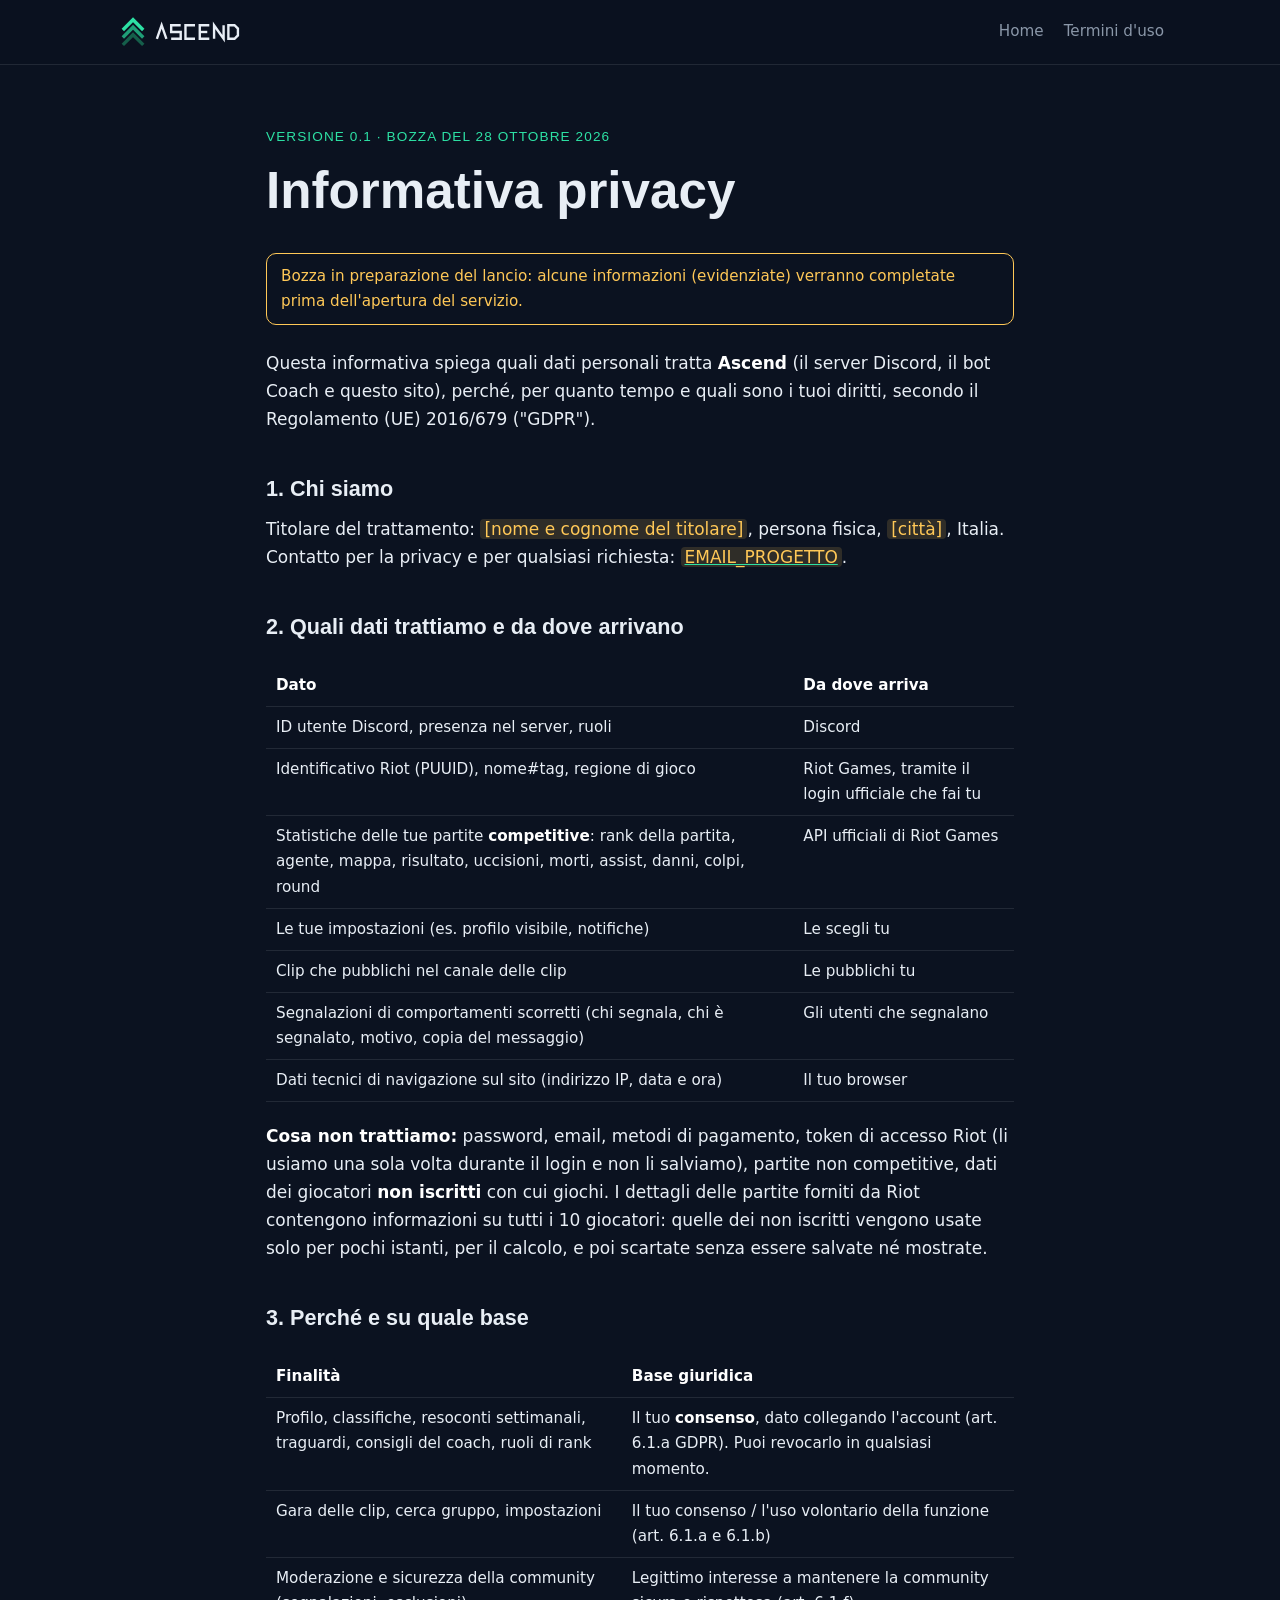
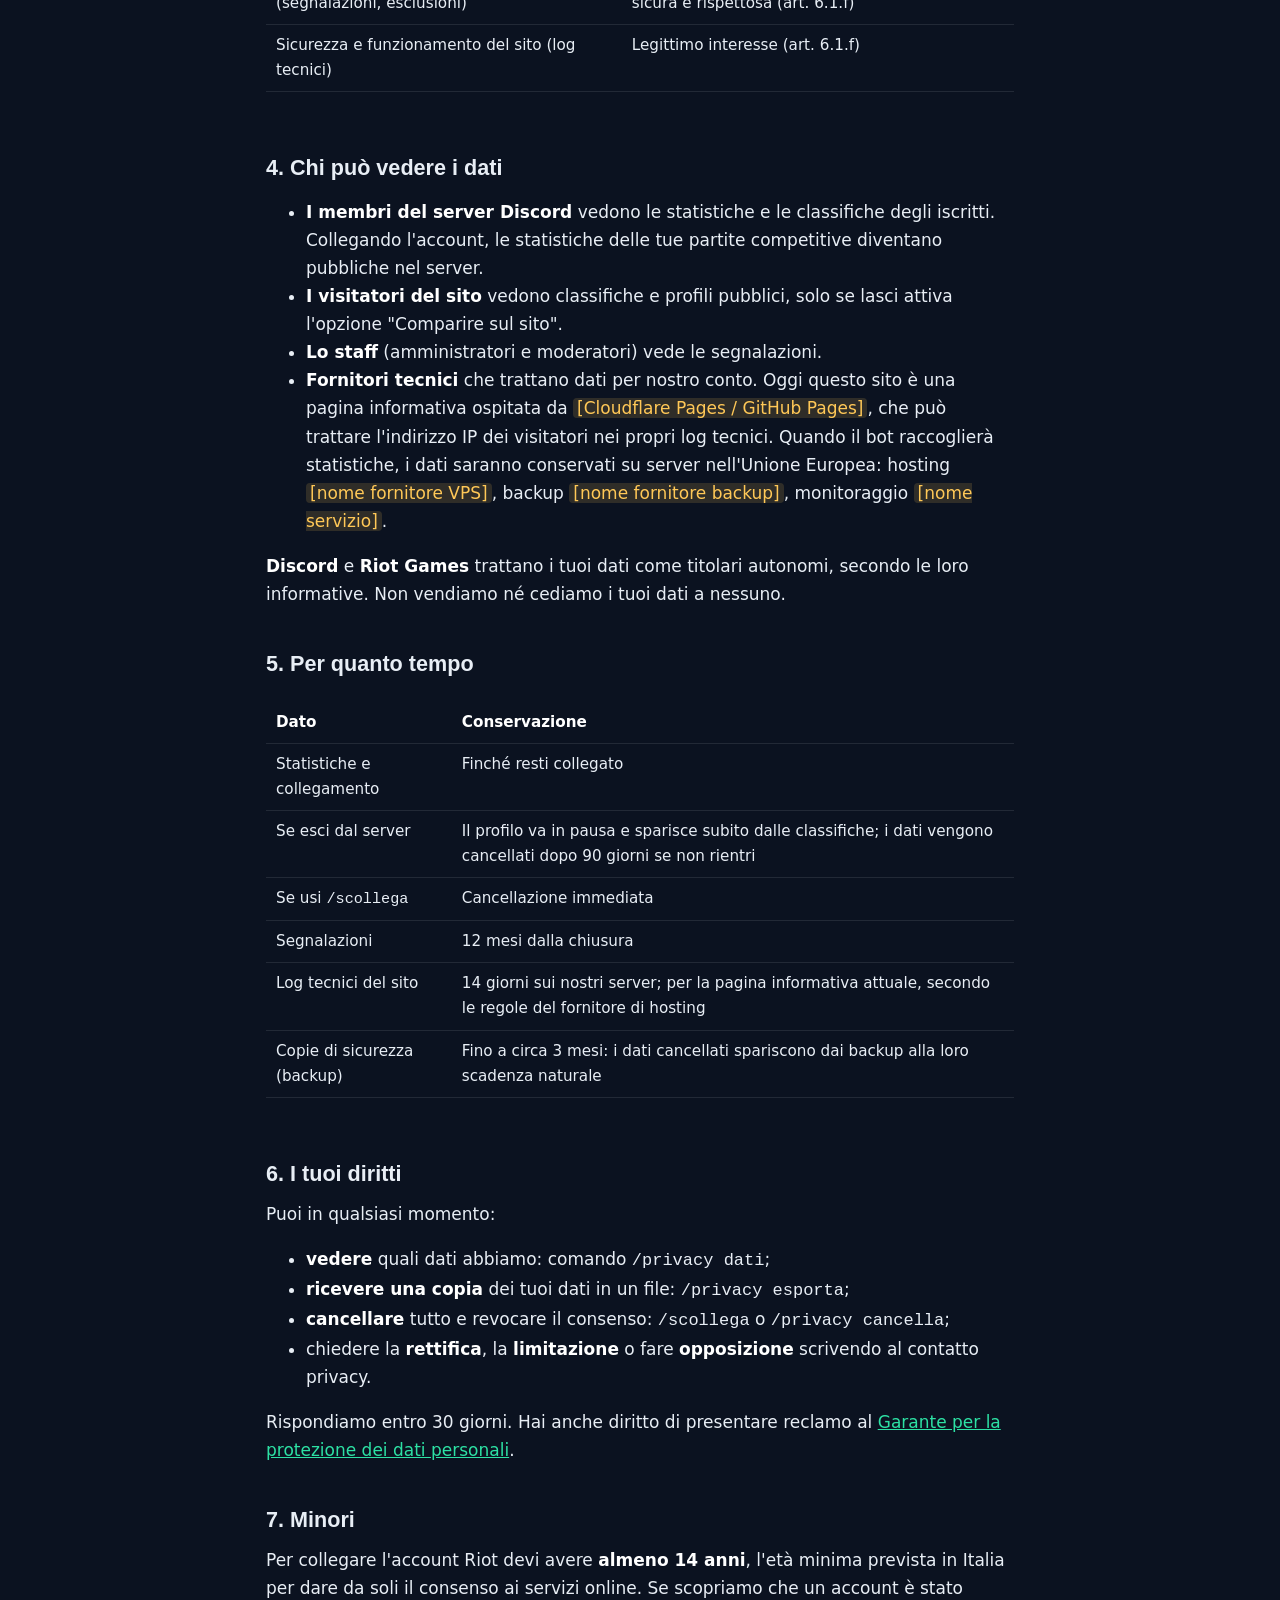
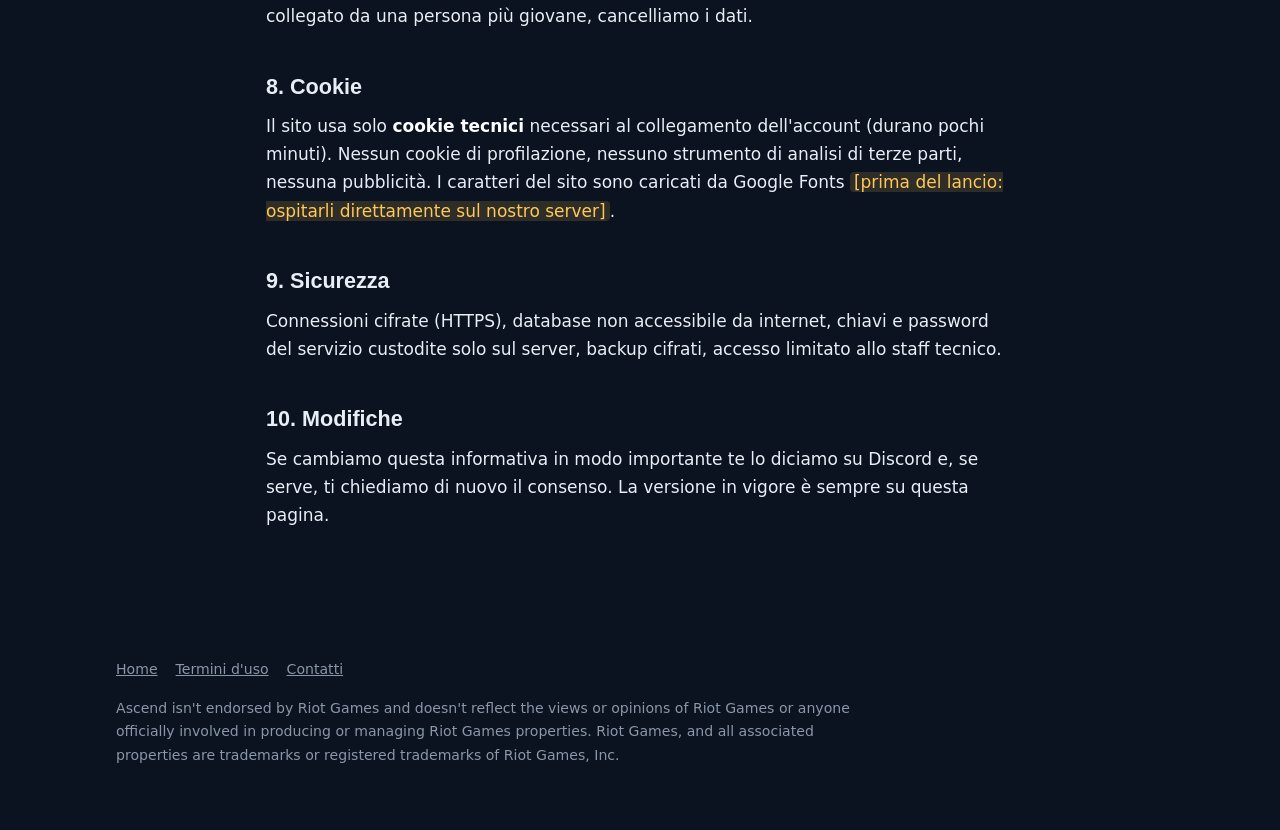
==== privacy.html @ bd41c746 "Prima versione del sito di Ascend" ====
<!doctype html>
<html lang="it">
<head>
  <meta charset="utf-8">
  <meta name="viewport" content="width=device-width, initial-scale=1">
  <meta http-equiv="Content-Security-Policy" content="default-src 'self'; style-src 'self' https://fonts.googleapis.com; font-src https://fonts.gstatic.com; img-src 'self'; base-uri 'self'; form-action 'none'">
  <meta name="referrer" content="strict-origin-when-cross-origin">
  <title>Informativa privacy · Ascend</title>
  <meta name="description" content="Quali dati raccoglie Ascend, perché, per quanto tempo e come esercitare i tuoi diritti.">
  <link rel="icon" href="assets/favicon.svg" type="image/svg+xml">
  <link rel="preconnect" href="https://fonts.googleapis.com">
  <link rel="preconnect" href="https://fonts.gstatic.com" crossorigin>
  <link href="https://fonts.googleapis.com/css2?family=Chakra+Petch:wght@500;600&family=Inter:wght@400;600&display=swap" rel="stylesheet">
  <link rel="stylesheet" href="assets/style.css">
</head>
<body>

<header class="testata">
  <div class="contenitore">
    <a href="index.html" aria-label="Ascend, pagina iniziale"><img src="assets/logo-horizontal.svg" alt="Ascend" width="125" height="34"></a>
    <nav class="menu" aria-label="Pagine">
      <a href="index.html">Home</a>
      <a href="termini.html">Termini d'uso</a>
    </nav>
  </div>
</header>

<main class="legale">
  <div class="contenitore">
    <span class="etichetta">Versione 0.1 · bozza del 28 ottobre 2026</span>
    <h1>Informativa privacy</h1>
    <p class="bozza">Bozza in preparazione del lancio: alcune informazioni (evidenziate) verranno completate prima dell'apertura del servizio.</p>

    <p>Questa informativa spiega quali dati personali tratta <strong>Ascend</strong> (il server Discord, il bot Coach e questo sito), perché, per quanto tempo e quali sono i tuoi diritti, secondo il Regolamento (UE) 2016/679 ("GDPR").</p>

    <h2>1. Chi siamo</h2>
    <p>Titolare del trattamento: <span class="segnaposto">[nome e cognome del titolare]</span>, persona fisica, <span class="segnaposto">[città]</span>, Italia.<br>
    Contatto per la privacy e per qualsiasi richiesta: <a href="mailto:EMAIL_PROGETTO"><span class="segnaposto">EMAIL_PROGETTO</span></a>.</p>

    <h2>2. Quali dati trattiamo e da dove arrivano</h2>
    <div class="tabella-scorrevole">
    <table>
      <tr><th>Dato</th><th>Da dove arriva</th></tr>
      <tr><td>ID utente Discord, presenza nel server, ruoli</td><td>Discord</td></tr>
      <tr><td>Identificativo Riot (PUUID), nome#tag, regione di gioco</td><td>Riot Games, tramite il login ufficiale che fai tu</td></tr>
      <tr><td>Statistiche delle tue partite <strong>competitive</strong>: rank della partita, agente, mappa, risultato, uccisioni, morti, assist, danni, colpi, round</td><td>API ufficiali di Riot Games</td></tr>
      <tr><td>Le tue impostazioni (es. profilo visibile, notifiche)</td><td>Le scegli tu</td></tr>
      <tr><td>Clip che pubblichi nel canale delle clip</td><td>Le pubblichi tu</td></tr>
      <tr><td>Segnalazioni di comportamenti scorretti (chi segnala, chi è segnalato, motivo, copia del messaggio)</td><td>Gli utenti che segnalano</td></tr>
      <tr><td>Dati tecnici di navigazione sul sito (indirizzo IP, data e ora)</td><td>Il tuo browser</td></tr>
    </table>
    </div>
    <p><strong>Cosa non trattiamo:</strong> password, email, metodi di pagamento, token di accesso Riot (li usiamo una sola volta durante il login e non li salviamo), partite non competitive, dati dei giocatori <strong>non iscritti</strong> con cui giochi. I dettagli delle partite forniti da Riot contengono informazioni su tutti i 10 giocatori: quelle dei non iscritti vengono usate solo per pochi istanti, per il calcolo, e poi scartate senza essere salvate né mostrate.</p>

    <h2>3. Perché e su quale base</h2>
    <div class="tabella-scorrevole">
    <table>
      <tr><th>Finalità</th><th>Base giuridica</th></tr>
      <tr><td>Profilo, classifiche, resoconti settimanali, traguardi, consigli del coach, ruoli di rank</td><td>Il tuo <strong>consenso</strong>, dato collegando l'account (art. 6.1.a GDPR). Puoi revocarlo in qualsiasi momento.</td></tr>
      <tr><td>Gara delle clip, cerca gruppo, impostazioni</td><td>Il tuo consenso / l'uso volontario della funzione (art. 6.1.a e 6.1.b)</td></tr>
      <tr><td>Moderazione e sicurezza della community (segnalazioni, esclusioni)</td><td>Legittimo interesse a mantenere la community sicura e rispettosa (art. 6.1.f)</td></tr>
      <tr><td>Sicurezza e funzionamento del sito (log tecnici)</td><td>Legittimo interesse (art. 6.1.f)</td></tr>
    </table>
    </div>

    <h2>4. Chi può vedere i dati</h2>
    <ul>
      <li><strong>I membri del server Discord</strong> vedono le statistiche e le classifiche degli iscritti. Collegando l'account, le statistiche delle tue partite competitive diventano pubbliche nel server.</li>
      <li><strong>I visitatori del sito</strong> vedono classifiche e profili pubblici, solo se lasci attiva l'opzione "Comparire sul sito".</li>
      <li><strong>Lo staff</strong> (amministratori e moderatori) vede le segnalazioni.</li>
      <li><strong>Fornitori tecnici</strong> che trattano dati per nostro conto. Oggi questo sito è una pagina informativa ospitata da <span class="segnaposto">[Cloudflare Pages / GitHub Pages]</span>, che può trattare l'indirizzo IP dei visitatori nei propri log tecnici. Quando il bot raccoglierà statistiche, i dati saranno conservati su server nell'Unione Europea: hosting <span class="segnaposto">[nome fornitore VPS]</span>, backup <span class="segnaposto">[nome fornitore backup]</span>, monitoraggio <span class="segnaposto">[nome servizio]</span>.</li>
    </ul>
    <p><strong>Discord</strong> e <strong>Riot Games</strong> trattano i tuoi dati come titolari autonomi, secondo le loro informative. Non vendiamo né cediamo i tuoi dati a nessuno.</p>

    <h2>5. Per quanto tempo</h2>
    <div class="tabella-scorrevole">
    <table>
      <tr><th>Dato</th><th>Conservazione</th></tr>
      <tr><td>Statistiche e collegamento</td><td>Finché resti collegato</td></tr>
      <tr><td>Se esci dal server</td><td>Il profilo va in pausa e sparisce subito dalle classifiche; i dati vengono cancellati dopo 90 giorni se non rientri</td></tr>
      <tr><td>Se usi <code>/scollega</code></td><td>Cancellazione immediata</td></tr>
      <tr><td>Segnalazioni</td><td>12 mesi dalla chiusura</td></tr>
      <tr><td>Log tecnici del sito</td><td>14 giorni sui nostri server; per la pagina informativa attuale, secondo le regole del fornitore di hosting</td></tr>
      <tr><td>Copie di sicurezza (backup)</td><td>Fino a circa 3 mesi: i dati cancellati spariscono dai backup alla loro scadenza naturale</td></tr>
    </table>
    </div>

    <h2>6. I tuoi diritti</h2>
    <p>Puoi in qualsiasi momento:</p>
    <ul>
      <li><strong>vedere</strong> quali dati abbiamo: comando <code>/privacy dati</code>;</li>
      <li><strong>ricevere una copia</strong> dei tuoi dati in un file: <code>/privacy esporta</code>;</li>
      <li><strong>cancellare</strong> tutto e revocare il consenso: <code>/scollega</code> o <code>/privacy cancella</code>;</li>
      <li>chiedere la <strong>rettifica</strong>, la <strong>limitazione</strong> o fare <strong>opposizione</strong> scrivendo al contatto privacy.</li>
    </ul>
    <p>Rispondiamo entro 30 giorni. Hai anche diritto di presentare reclamo al <a href="https://www.garanteprivacy.it" rel="noopener">Garante per la protezione dei dati personali</a>.</p>

    <h2>7. Minori</h2>
    <p>Per collegare l'account Riot devi avere <strong>almeno 14 anni</strong>, l'età minima prevista in Italia per dare da soli il consenso ai servizi online. Se scopriamo che un account è stato collegato da una persona più giovane, cancelliamo i dati.</p>

    <h2>8. Cookie</h2>
    <p>Il sito usa solo <strong>cookie tecnici</strong> necessari al collegamento dell'account (durano pochi minuti). Nessun cookie di profilazione, nessuno strumento di analisi di terze parti, nessuna pubblicità. I caratteri del sito sono caricati da Google Fonts <span class="segnaposto">[prima del lancio: ospitarli direttamente sul nostro server]</span>.</p>

    <h2>9. Sicurezza</h2>
    <p>Connessioni cifrate (HTTPS), database non accessibile da internet, chiavi e password del servizio custodite solo sul server, backup cifrati, accesso limitato allo staff tecnico.</p>

    <h2>10. Modifiche</h2>
    <p>Se cambiamo questa informativa in modo importante te lo diciamo su Discord e, se serve, ti chiediamo di nuovo il consenso. La versione in vigore è sempre su questa pagina.</p>
  </div>
</main>

<footer class="piede">
  <div class="contenitore">
    <nav aria-label="Informazioni legali">
      <a href="index.html">Home</a>
      <a href="termini.html">Termini d'uso</a>
      <a href="mailto:EMAIL_PROGETTO">Contatti</a>
    </nav>
    <p class="disclaimer">Ascend isn't endorsed by Riot Games and doesn't reflect the views or opinions of Riot Games or anyone officially involved in producing or managing Riot Games properties. Riot Games, and all associated properties are trademarks or registered trademarks of Riot Games, Inc.</p>
  </div>
</footer>

</body>
</html>
---- assets/style.css ----
:root {
  --notte: #0B1220;
  --ardesia: #1E2A3A;
  --ardesia-2: #162131;
  --menta: #2DE1A4;
  --menta-scura: #1F9E77;
  --bosco: #155E4A;
  --ghiaccio: #E8EEF5;
  --nebbia: #8A97A8;
  --corallo: #F2766B;
  --oro: #FFC857;
  --discord-bg: #313338;
  --discord-embed: #2B2D31;
  --bordo: rgba(232, 238, 245, 0.1);
  --raggio: 10px;
  --larghezza: 1080px;
  color-scheme: dark;
}

* { box-sizing: border-box; }

html { scroll-behavior: smooth; }

body {
  margin: 0;
  background: var(--notte);
  color: var(--ghiaccio);
  font-family: "Inter", system-ui, -apple-system, "Segoe UI", sans-serif;
  font-size: 17px;
  line-height: 1.65;
}

h1, h2, h3 {
  font-family: "Chakra Petch", "Inter", sans-serif;
  font-weight: 600;
  line-height: 1.2;
  margin: 0 0 0.6em;
}
h1 { font-size: clamp(2rem, 5vw, 3.2rem); }
h2 { font-size: clamp(1.5rem, 3.4vw, 2.1rem); }
h3 { font-size: 1.2rem; }

p { margin: 0 0 1em; }
a { color: var(--menta); }
a:hover { color: var(--ghiaccio); }
strong { color: #fff; }

.contenitore {
  width: 100%;
  max-width: var(--larghezza);
  margin: 0 auto;
  padding: 0 16px;
}

/* Intestazione */
.testata {
  border-bottom: 1px solid var(--bordo);
  position: sticky;
  top: 0;
  background: rgba(11, 18, 32, 0.92);
  backdrop-filter: blur(8px);
  z-index: 10;
}
.testata .contenitore {
  display: flex;
  align-items: center;
  justify-content: space-between;
  gap: 16px;
  min-height: 64px;
}
.testata img { height: 34px; width: auto; display: block; }
.menu { display: flex; gap: 20px; flex-wrap: wrap; font-size: 0.95rem; }
.menu a { color: var(--nebbia); text-decoration: none; }
.menu a:hover { color: var(--ghiaccio); }

/* Sezioni */
section { padding: 72px 0; border-bottom: 1px solid var(--bordo); }
.etichetta {
  display: inline-block;
  font-family: "Chakra Petch", sans-serif;
  font-size: 0.85rem;
  letter-spacing: 0.08em;
  text-transform: uppercase;
  color: var(--menta);
  margin-bottom: 12px;
}
.intro { color: var(--nebbia); max-width: 680px; font-size: 1.05rem; }

/* Apertura */
.apertura { padding: 96px 0 80px; }
.apertura h1 span { color: var(--menta); }
.apertura .intro { font-size: 1.15rem; margin-bottom: 28px; }
.azioni { display: flex; gap: 12px; flex-wrap: wrap; align-items: center; }
.pulsante {
  display: inline-flex;
  align-items: center;
  gap: 8px;
  padding: 12px 22px;
  border-radius: var(--raggio);
  font-weight: 600;
  text-decoration: none;
  border: 1px solid var(--menta);
  color: var(--notte);
  background: var(--menta);
}
.pulsante:hover { background: var(--ghiaccio); border-color: var(--ghiaccio); color: var(--notte); }
.pulsante.secondario { background: transparent; color: var(--ghiaccio); border-color: var(--bordo); }
.pulsante.secondario:hover { border-color: var(--ghiaccio); }
.pulsante[aria-disabled="true"] { opacity: 0.55; pointer-events: none; }
.nota { color: var(--nebbia); font-size: 0.9rem; }

.distintivi { display: flex; flex-wrap: wrap; gap: 8px; margin-top: 32px; }
.distintivo {
  border: 1px solid var(--bordo);
  border-radius: 999px;
  padding: 4px 14px;
  font-size: 0.9rem;
  color: var(--nebbia);
}

/* Griglia funzioni */
.griglia {
  display: grid;
  grid-template-columns: repeat(auto-fit, minmax(min(100%, 240px), 1fr));
  gap: 16px;
  margin-top: 32px;
}
.scheda {
  background: var(--ardesia-2);
  border: 1px solid var(--bordo);
  border-radius: var(--raggio);
  padding: 22px;
}
.scheda h3 { display: flex; align-items: center; gap: 10px; }
.scheda p { color: var(--nebbia); margin: 0; font-size: 0.97rem; }
.freccina {
  width: 14px; height: 14px; flex: none;
  border-top: 3px solid var(--menta);
  border-left: 3px solid var(--menta);
  transform: translateY(3px) rotate(45deg);
}

/* Percorso */
.passi { display: grid; gap: 40px; margin-top: 40px; }
.passo {
  display: grid;
  grid-template-columns: minmax(0, 1fr) minmax(0, 1.2fr);
  gap: 32px;
  align-items: center;
}
.passo-numero {
  font-family: "Chakra Petch", sans-serif;
  color: var(--menta);
  font-size: 0.95rem;
  letter-spacing: 0.06em;
}
.passo p { color: var(--nebbia); }
@media (max-width: 760px) {
  .passo { grid-template-columns: minmax(0, 1fr); gap: 16px; }
}

/* Riquadri dimostrativi */
.demo {
  background: var(--discord-bg);
  border-radius: var(--raggio);
  padding: 18px;
  font-size: 0.92rem;
  line-height: 1.5;
  overflow: hidden;
  border: 1px solid var(--bordo);
}
.demo .riga-utente { display: flex; gap: 12px; align-items: flex-start; }
.avatar-demo {
  width: 40px; height: 40px; border-radius: 50%; flex: none;
  background: var(--notte) url("favicon.svg") center / 70% no-repeat;
}
.avatar-demo.persona { background: #5865F2; }
.riempi { min-width: 0; flex: 1; }
.nome-demo { font-weight: 600; color: #fff; }
.bot-tag {
  background: #5865F2; color: #fff; font-size: 0.68rem; font-weight: 600;
  padding: 1px 5px; border-radius: 4px; margin-left: 4px; vertical-align: 1px;
}
.solo-tu { color: var(--nebbia); font-size: 0.8rem; margin-top: 2px; }
.comando { background: rgba(88, 101, 242, 0.25); color: #c9cdfb; padding: 0 4px; border-radius: 4px; }
.embed {
  background: var(--discord-embed);
  border-left: 4px solid var(--menta);
  border-radius: 4px;
  padding: 12px 14px;
  margin-top: 8px;
}
.embed.oro { border-left-color: var(--oro); }
.embed-titolo { font-weight: 600; color: #fff; margin-bottom: 6px; }
.embed-campi {
  display: grid;
  grid-template-columns: repeat(3, minmax(0, 1fr));
  gap: 8px 12px;
  margin: 8px 0;
}
.embed-campi b { display: block; color: #fff; font-size: 0.8rem; }
.embed-campi span { color: #dbdee1; }
.embed-piede { color: var(--nebbia); font-size: 0.75rem; margin-top: 8px; }
.pulsante-discord {
  display: inline-block; margin-top: 10px; padding: 6px 14px;
  background: #4E5058; color: #fff; border-radius: 4px; font-size: 0.85rem;
}
.coach { border-top: 1px solid rgba(255,255,255,0.08); margin-top: 8px; padding-top: 8px; color: #dbdee1; }
.classifica-riga {
  display: grid; grid-template-columns: 26px minmax(0,1fr) auto auto;
  gap: 10px; color: #dbdee1; padding: 2px 0;
}
.su { color: var(--menta); }
.giu { color: var(--corallo); }

.pagina-demo {
  background: var(--ghiaccio);
  color: var(--notte);
  border-radius: var(--raggio);
  padding: 20px;
  font-size: 0.92rem;
}
.pagina-demo h4 { font-family: "Chakra Petch", sans-serif; margin: 0 0 8px; font-size: 1.05rem; }
.pagina-demo ul { padding-left: 18px; margin: 8px 0; }
.avviso-optin {
  background: #FFF4D6; border: 1px solid #E8C25A; border-radius: 6px;
  padding: 8px 10px; margin: 10px 0; color: #5A4300;
}
.spunta { display: flex; gap: 8px; align-items: center; margin: 4px 0; }
.spunta::before {
  content: ""; width: 14px; height: 14px; border-radius: 3px; flex: none;
  background: #0E8A64;
}
.pulsante-riot {
  display: inline-block; margin-top: 10px; padding: 8px 16px; border-radius: 6px;
  background: var(--notte); color: #fff; font-weight: 600;
}
.schema-login {
  display: flex; align-items: center; justify-content: center; gap: 10px;
  flex-wrap: wrap; text-align: center;
}
.schema-login div {
  background: var(--ardesia-2); border: 1px solid var(--bordo);
  border-radius: 8px; padding: 10px 14px; font-size: 0.85rem;
}
.schema-login .freccia-dx { border: 0; background: none; color: var(--menta); padding: 0; }

/* Regole */
.regole { list-style: none; padding: 0; margin: 28px 0 0; display: grid; gap: 12px; }
.regole li {
  background: var(--ardesia-2); border: 1px solid var(--bordo);
  border-radius: var(--raggio); padding: 14px 18px;
}
.regole b { color: #fff; }

/* Domande */
details {
  border: 1px solid var(--bordo);
  border-radius: var(--raggio);
  padding: 14px 18px;
  margin-bottom: 10px;
  background: var(--ardesia-2);
}
summary { cursor: pointer; font-weight: 600; }
details p { color: var(--nebbia); margin: 10px 0 0; }

/* Testi legali */
.legale { padding: 56px 0 72px; }
.legale .contenitore { max-width: 780px; }
.legale h2 { font-size: 1.35rem; margin-top: 2em; }
.legale table { width: 100%; border-collapse: collapse; margin: 12px 0 20px; font-size: 0.95rem; }
.legale th, .legale td { text-align: left; padding: 8px 10px; border-bottom: 1px solid var(--bordo); vertical-align: top; }
.legale th { color: #fff; }
.tabella-scorrevole { overflow-x: auto; }
.segnaposto { background: rgba(255, 200, 87, 0.15); color: var(--oro); padding: 0 4px; border-radius: 4px; }
.bozza {
  border: 1px solid var(--oro); color: var(--oro); border-radius: var(--raggio);
  padding: 10px 14px; margin-bottom: 24px; font-size: 0.95rem;
}

/* Piede */
.piede { padding: 40px 0 56px; color: var(--nebbia); font-size: 0.88rem; }
.piede .contenitore { display: grid; gap: 16px; }
.piede nav { display: flex; gap: 18px; flex-wrap: wrap; }
.piede nav a { color: var(--nebbia); }
.piede nav a:hover { color: var(--ghiaccio); }
.disclaimer { max-width: 760px; }

@media (max-width: 560px) {
  .menu { display: none; }
  section { padding: 56px 0; }
  .apertura { padding: 64px 0 56px; }
  .embed-campi { grid-template-columns: repeat(2, minmax(0, 1fr)); }
}
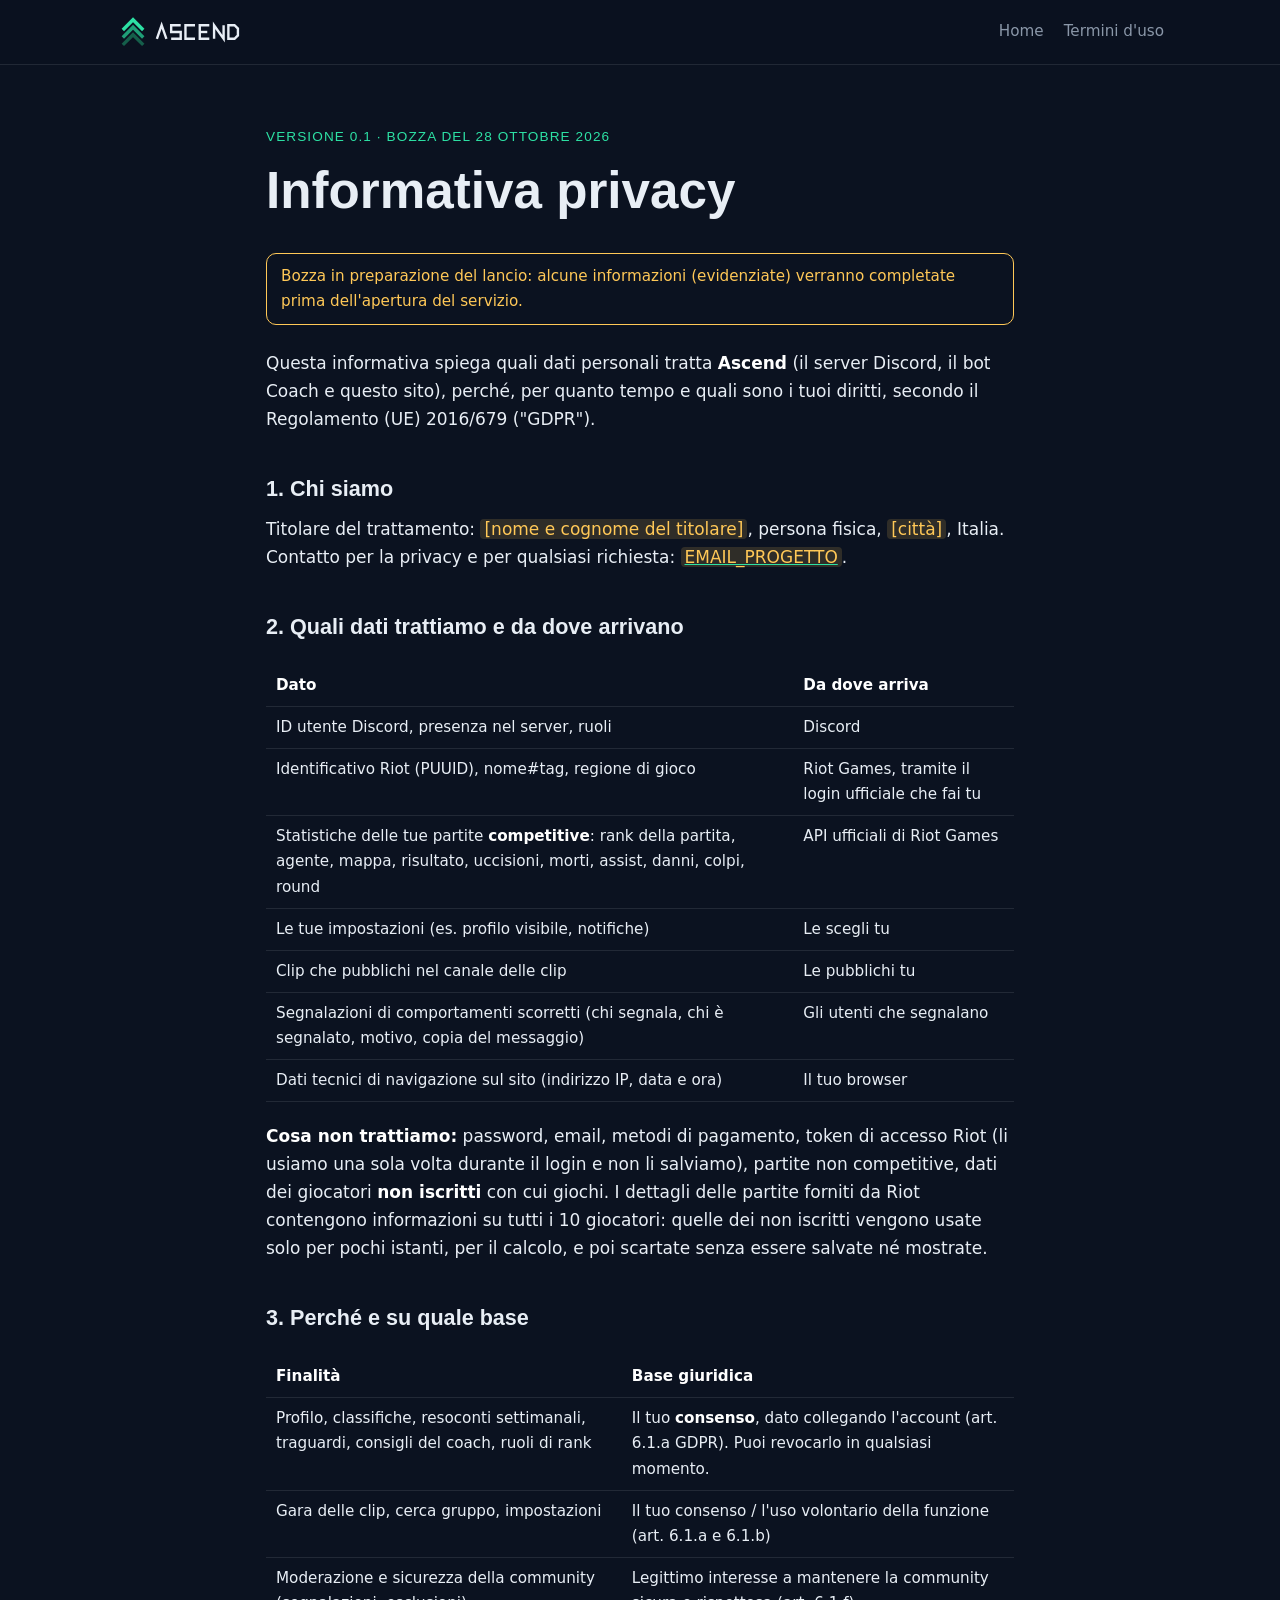
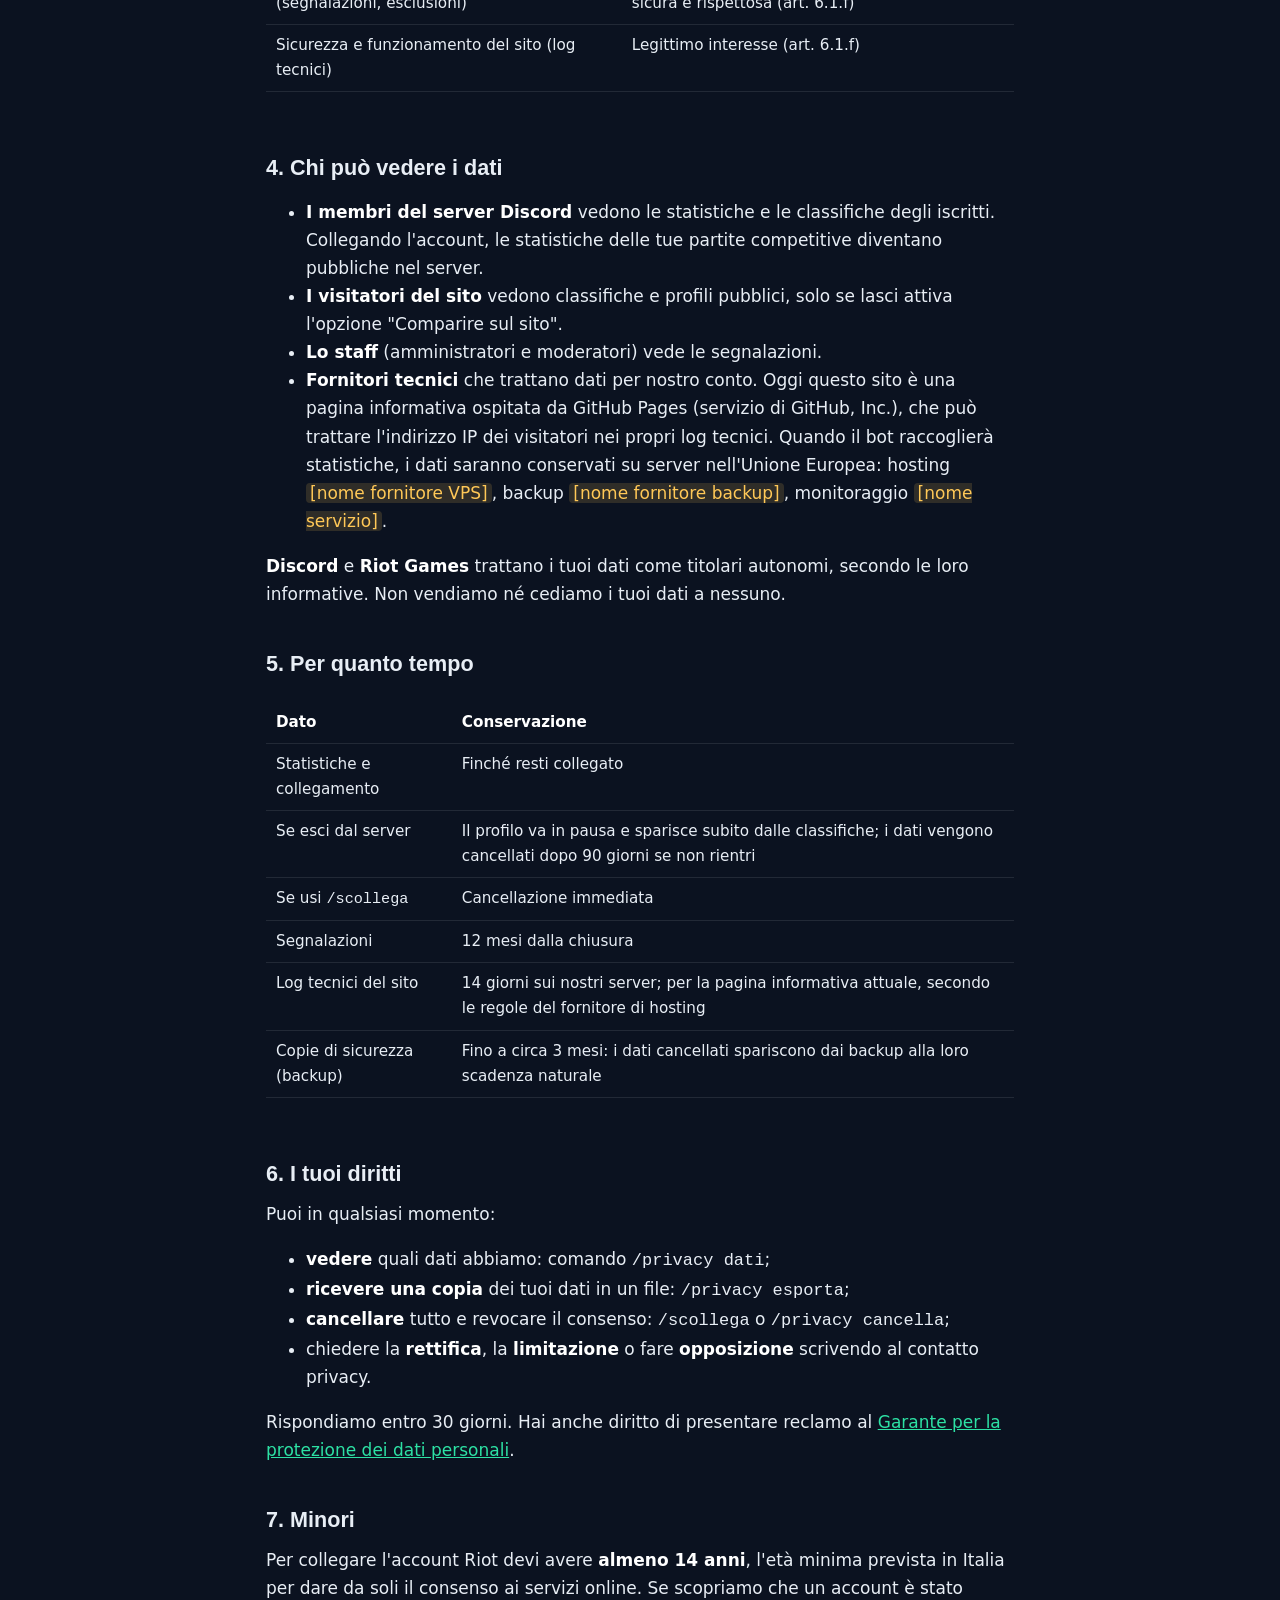
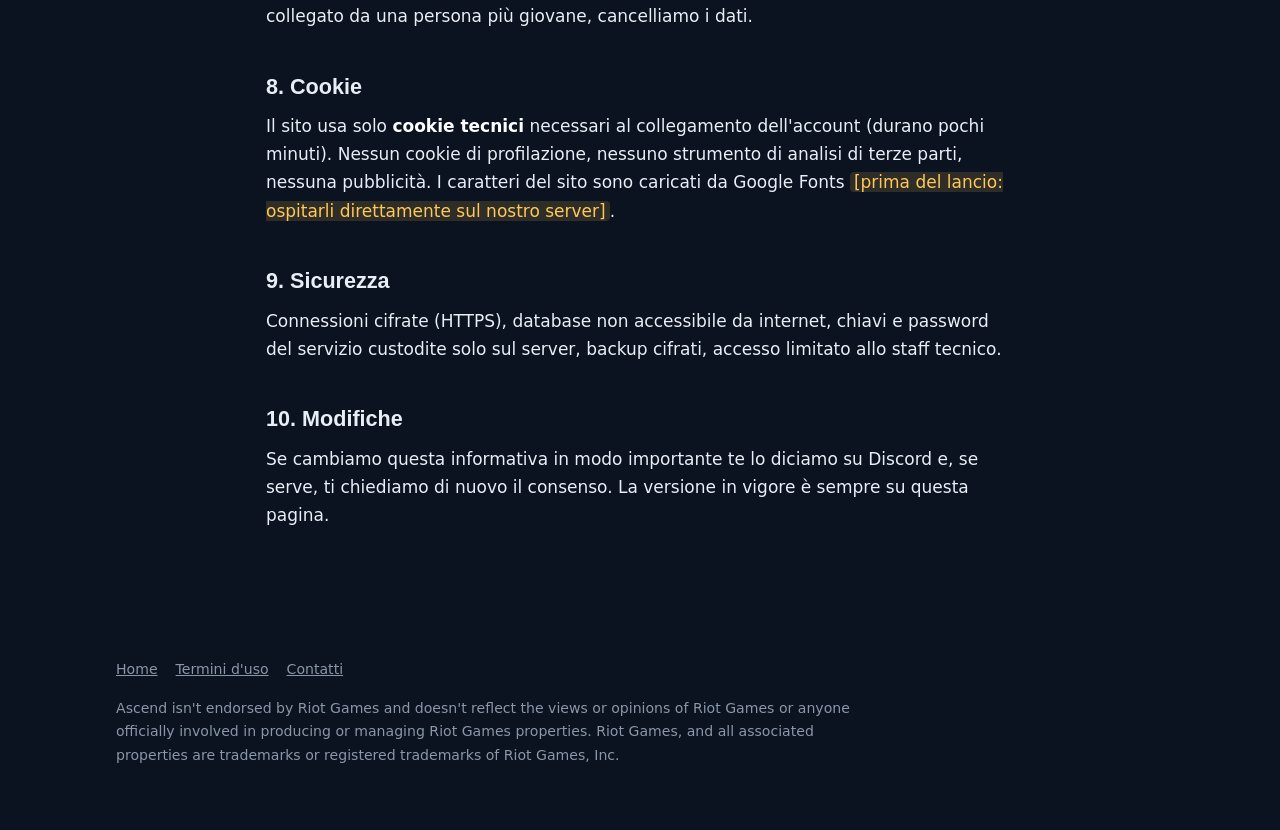
==== commit aef00e97: "Privacy: indica GitHub Pages come hosting del sito" ====
--- a/privacy.html
+++ b/privacy.html
@@ -68,7 +68,7 @@
       <li><strong>I membri del server Discord</strong> vedono le statistiche e le classifiche degli iscritti. Collegando l'account, le statistiche delle tue partite competitive diventano pubbliche nel server.</li>
       <li><strong>I visitatori del sito</strong> vedono classifiche e profili pubblici, solo se lasci attiva l'opzione "Comparire sul sito".</li>
       <li><strong>Lo staff</strong> (amministratori e moderatori) vede le segnalazioni.</li>
-      <li><strong>Fornitori tecnici</strong> che trattano dati per nostro conto. Oggi questo sito è una pagina informativa ospitata da <span class="segnaposto">[Cloudflare Pages / GitHub Pages]</span>, che può trattare l'indirizzo IP dei visitatori nei propri log tecnici. Quando il bot raccoglierà statistiche, i dati saranno conservati su server nell'Unione Europea: hosting <span class="segnaposto">[nome fornitore VPS]</span>, backup <span class="segnaposto">[nome fornitore backup]</span>, monitoraggio <span class="segnaposto">[nome servizio]</span>.</li>
+      <li><strong>Fornitori tecnici</strong> che trattano dati per nostro conto. Oggi questo sito è una pagina informativa ospitata da GitHub Pages (servizio di GitHub, Inc.), che può trattare l'indirizzo IP dei visitatori nei propri log tecnici. Quando il bot raccoglierà statistiche, i dati saranno conservati su server nell'Unione Europea: hosting <span class="segnaposto">[nome fornitore VPS]</span>, backup <span class="segnaposto">[nome fornitore backup]</span>, monitoraggio <span class="segnaposto">[nome servizio]</span>.</li>
     </ul>
     <p><strong>Discord</strong> e <strong>Riot Games</strong> trattano i tuoi dati come titolari autonomi, secondo le loro informative. Non vendiamo né cediamo i tuoi dati a nessuno.</p>
 
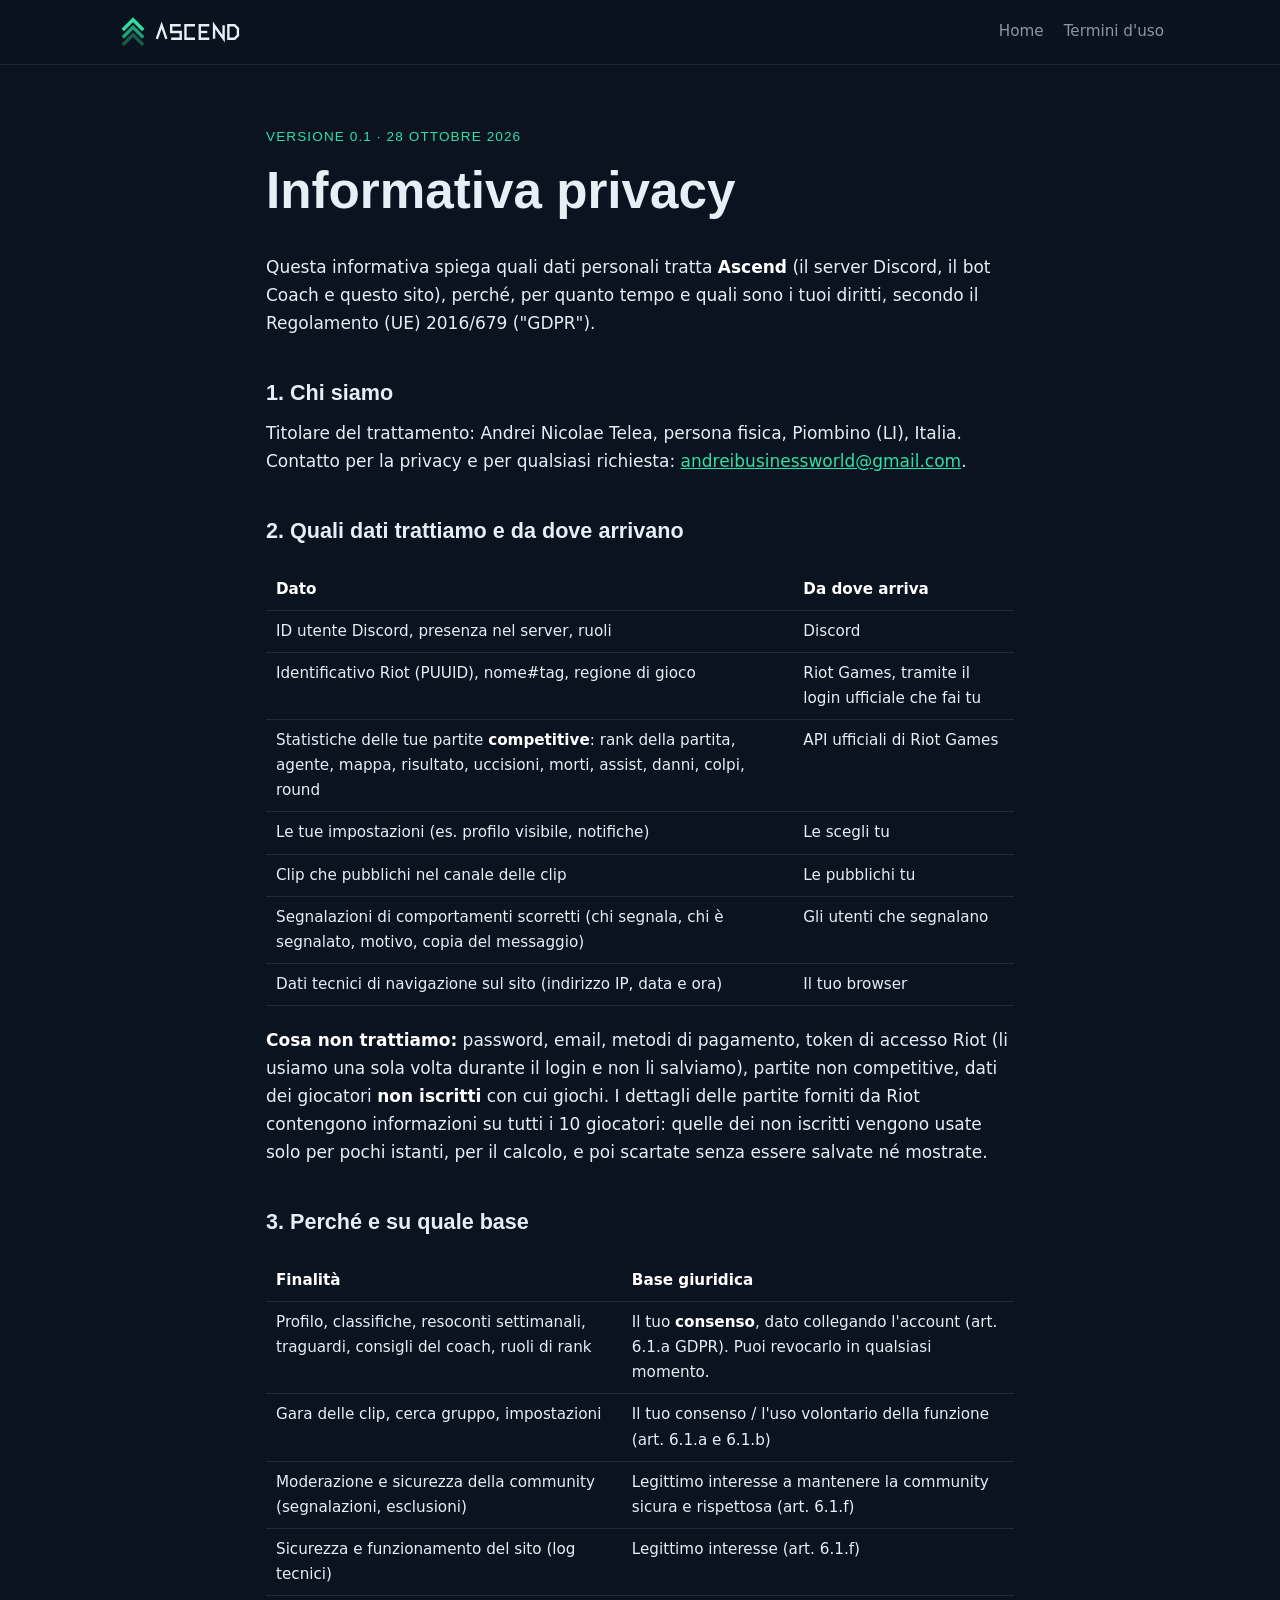
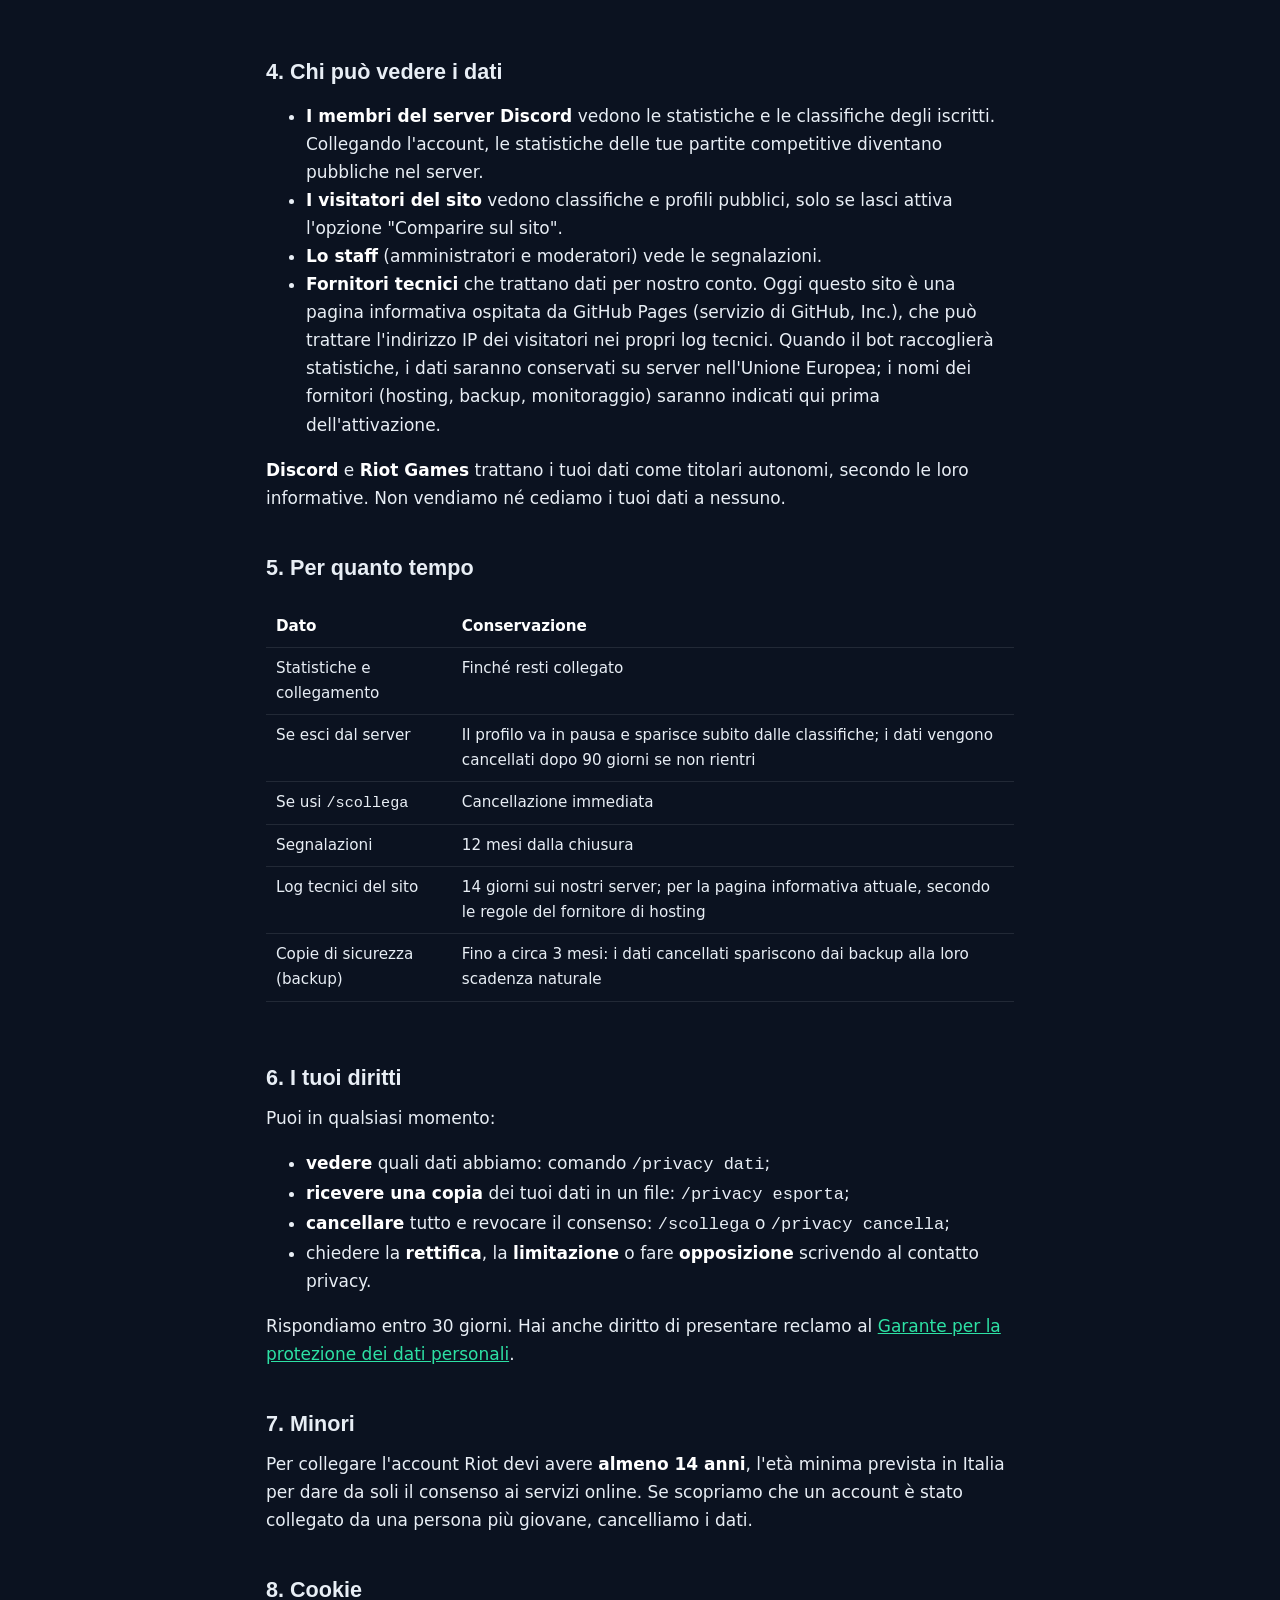
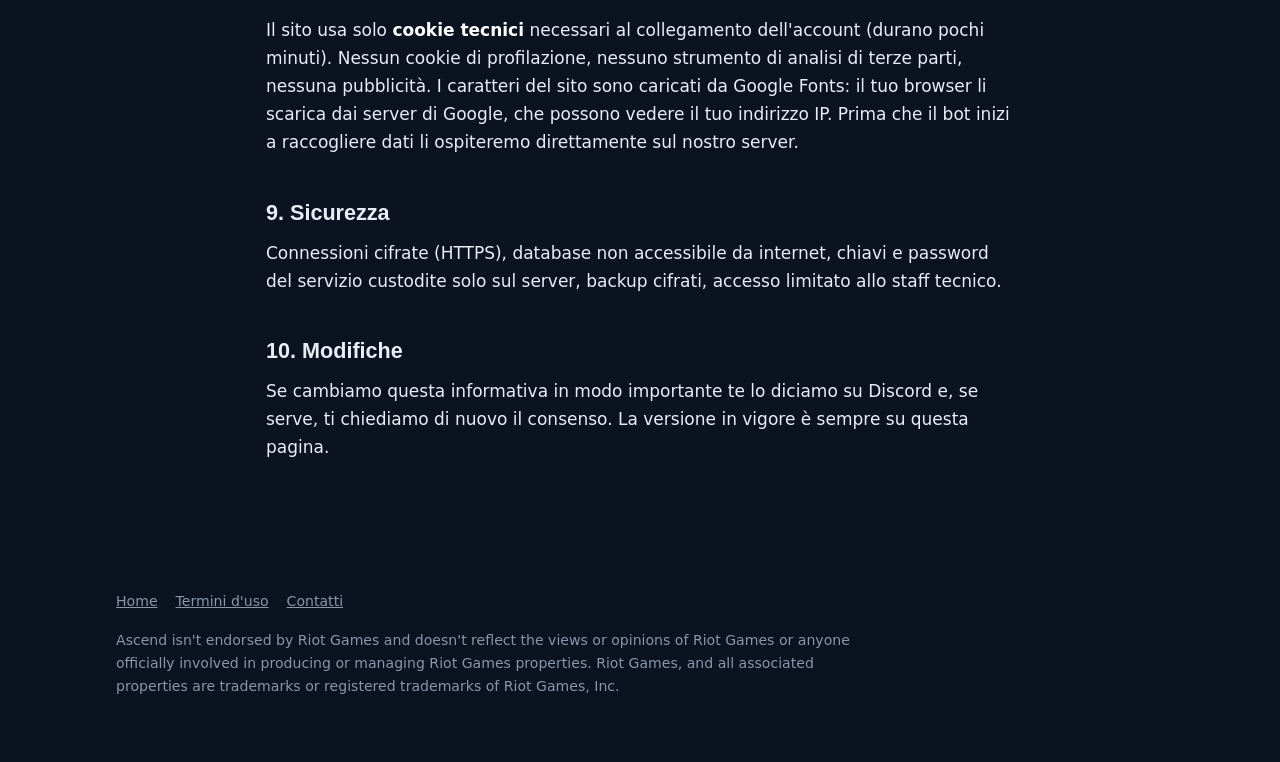
==== commit c5593c42: "Completa titolare, contatti e fornitori nelle pagine legali" ====
--- a/privacy.html
+++ b/privacy.html
@@ -27,15 +27,14 @@
 
 <main class="legale">
   <div class="contenitore">
-    <span class="etichetta">Versione 0.1 · bozza del 28 ottobre 2026</span>
+    <span class="etichetta">Versione 0.1 · 28 ottobre 2026</span>
     <h1>Informativa privacy</h1>
-    <p class="bozza">Bozza in preparazione del lancio: alcune informazioni (evidenziate) verranno completate prima dell'apertura del servizio.</p>
 
     <p>Questa informativa spiega quali dati personali tratta <strong>Ascend</strong> (il server Discord, il bot Coach e questo sito), perché, per quanto tempo e quali sono i tuoi diritti, secondo il Regolamento (UE) 2016/679 ("GDPR").</p>
 
     <h2>1. Chi siamo</h2>
-    <p>Titolare del trattamento: <span class="segnaposto">[nome e cognome del titolare]</span>, persona fisica, <span class="segnaposto">[città]</span>, Italia.<br>
-    Contatto per la privacy e per qualsiasi richiesta: <a href="mailto:EMAIL_PROGETTO"><span class="segnaposto">EMAIL_PROGETTO</span></a>.</p>
+    <p>Titolare del trattamento: Andrei Nicolae Telea, persona fisica, Piombino (LI), Italia.<br>
+    Contatto per la privacy e per qualsiasi richiesta: <a href="mailto:andreibusinessworld@gmail.com">andreibusinessworld@gmail.com</a>.</p>
 
     <h2>2. Quali dati trattiamo e da dove arrivano</h2>
     <div class="tabella-scorrevole">
@@ -68,7 +67,7 @@
       <li><strong>I membri del server Discord</strong> vedono le statistiche e le classifiche degli iscritti. Collegando l'account, le statistiche delle tue partite competitive diventano pubbliche nel server.</li>
       <li><strong>I visitatori del sito</strong> vedono classifiche e profili pubblici, solo se lasci attiva l'opzione "Comparire sul sito".</li>
       <li><strong>Lo staff</strong> (amministratori e moderatori) vede le segnalazioni.</li>
-      <li><strong>Fornitori tecnici</strong> che trattano dati per nostro conto. Oggi questo sito è una pagina informativa ospitata da GitHub Pages (servizio di GitHub, Inc.), che può trattare l'indirizzo IP dei visitatori nei propri log tecnici. Quando il bot raccoglierà statistiche, i dati saranno conservati su server nell'Unione Europea: hosting <span class="segnaposto">[nome fornitore VPS]</span>, backup <span class="segnaposto">[nome fornitore backup]</span>, monitoraggio <span class="segnaposto">[nome servizio]</span>.</li>
+      <li><strong>Fornitori tecnici</strong> che trattano dati per nostro conto. Oggi questo sito è una pagina informativa ospitata da GitHub Pages (servizio di GitHub, Inc.), che può trattare l'indirizzo IP dei visitatori nei propri log tecnici. Quando il bot raccoglierà statistiche, i dati saranno conservati su server nell'Unione Europea; i nomi dei fornitori (hosting, backup, monitoraggio) saranno indicati qui prima dell'attivazione.</li>
     </ul>
     <p><strong>Discord</strong> e <strong>Riot Games</strong> trattano i tuoi dati come titolari autonomi, secondo le loro informative. Non vendiamo né cediamo i tuoi dati a nessuno.</p>
 
@@ -99,7 +98,7 @@
     <p>Per collegare l'account Riot devi avere <strong>almeno 14 anni</strong>, l'età minima prevista in Italia per dare da soli il consenso ai servizi online. Se scopriamo che un account è stato collegato da una persona più giovane, cancelliamo i dati.</p>
 
     <h2>8. Cookie</h2>
-    <p>Il sito usa solo <strong>cookie tecnici</strong> necessari al collegamento dell'account (durano pochi minuti). Nessun cookie di profilazione, nessuno strumento di analisi di terze parti, nessuna pubblicità. I caratteri del sito sono caricati da Google Fonts <span class="segnaposto">[prima del lancio: ospitarli direttamente sul nostro server]</span>.</p>
+    <p>Il sito usa solo <strong>cookie tecnici</strong> necessari al collegamento dell'account (durano pochi minuti). Nessun cookie di profilazione, nessuno strumento di analisi di terze parti, nessuna pubblicità. I caratteri del sito sono caricati da Google Fonts: il tuo browser li scarica dai server di Google, che possono vedere il tuo indirizzo IP. Prima che il bot inizi a raccogliere dati li ospiteremo direttamente sul nostro server.</p>
 
     <h2>9. Sicurezza</h2>
     <p>Connessioni cifrate (HTTPS), database non accessibile da internet, chiavi e password del servizio custodite solo sul server, backup cifrati, accesso limitato allo staff tecnico.</p>
@@ -114,7 +113,7 @@
     <nav aria-label="Informazioni legali">
       <a href="index.html">Home</a>
       <a href="termini.html">Termini d'uso</a>
-      <a href="mailto:EMAIL_PROGETTO">Contatti</a>
+      <a href="mailto:andreibusinessworld@gmail.com">Contatti</a>
     </nav>
     <p class="disclaimer">Ascend isn't endorsed by Riot Games and doesn't reflect the views or opinions of Riot Games or anyone officially involved in producing or managing Riot Games properties. Riot Games, and all associated properties are trademarks or registered trademarks of Riot Games, Inc.</p>
   </div>
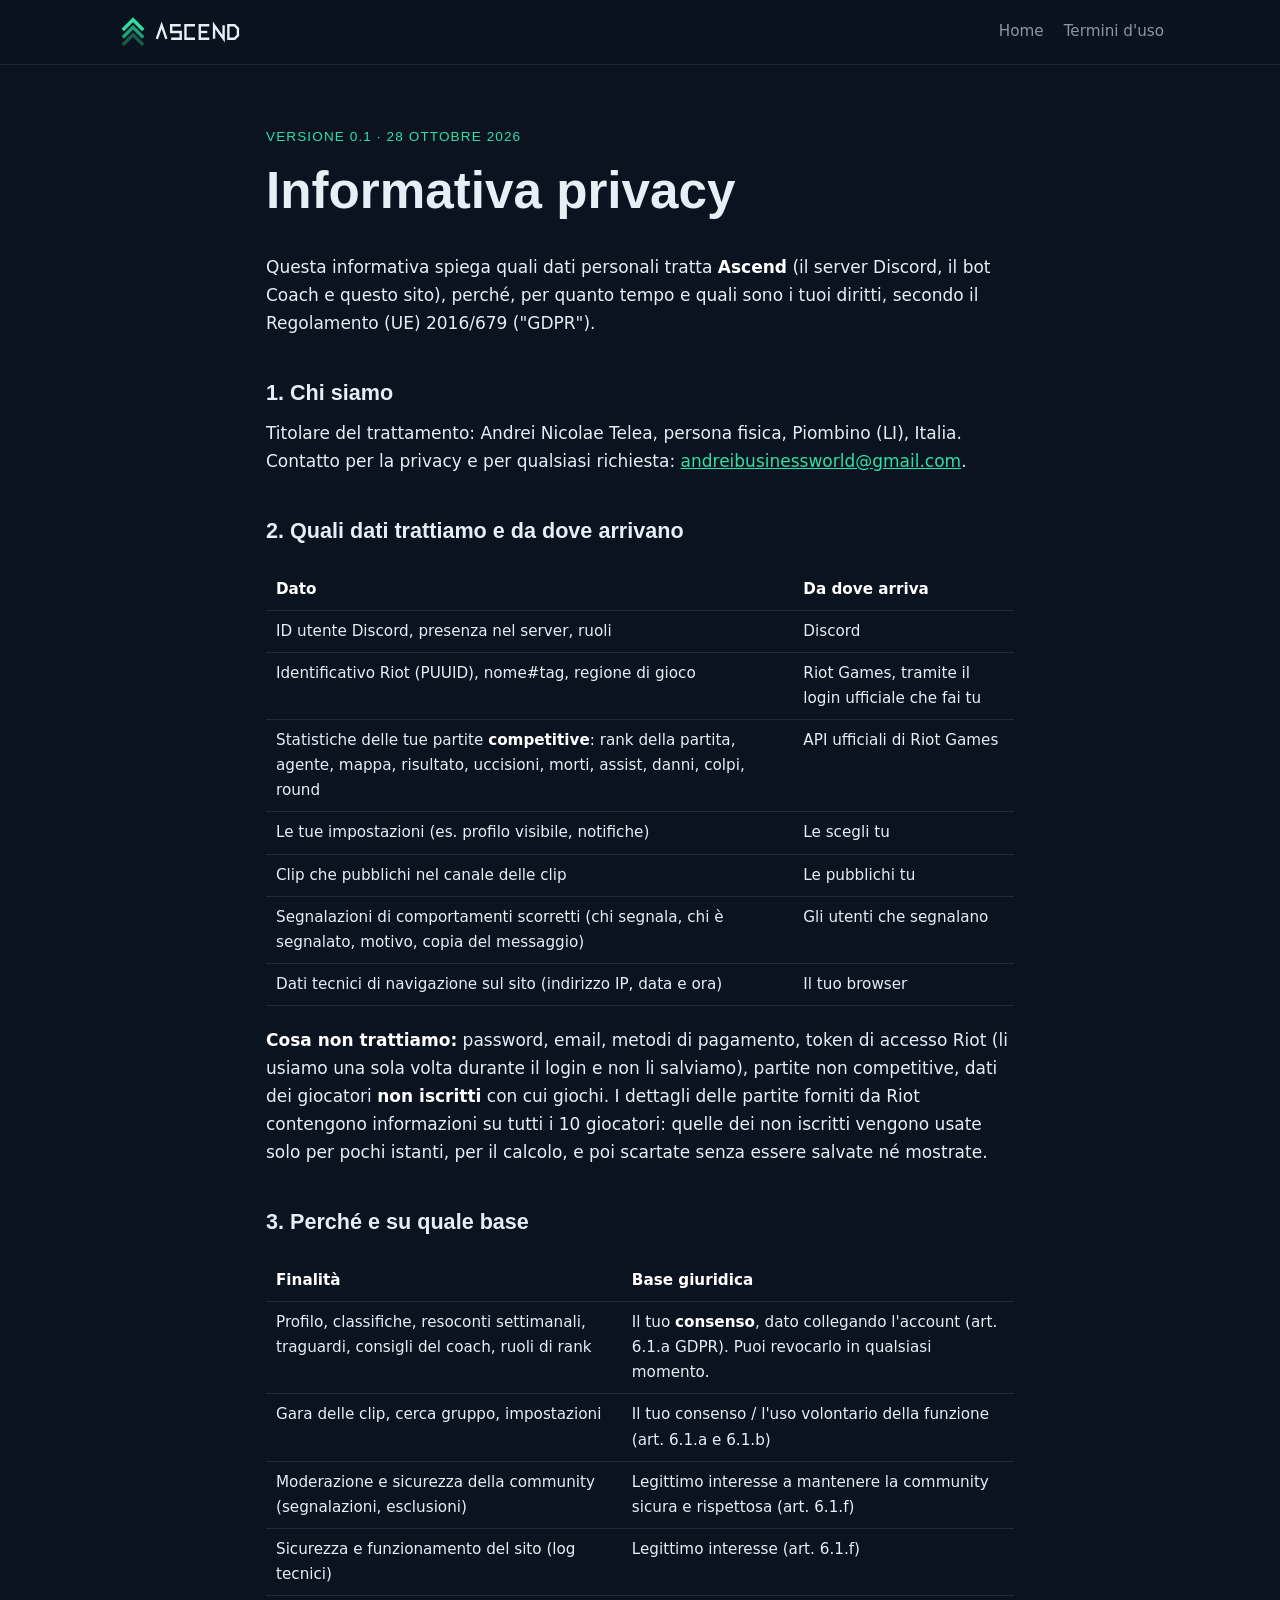
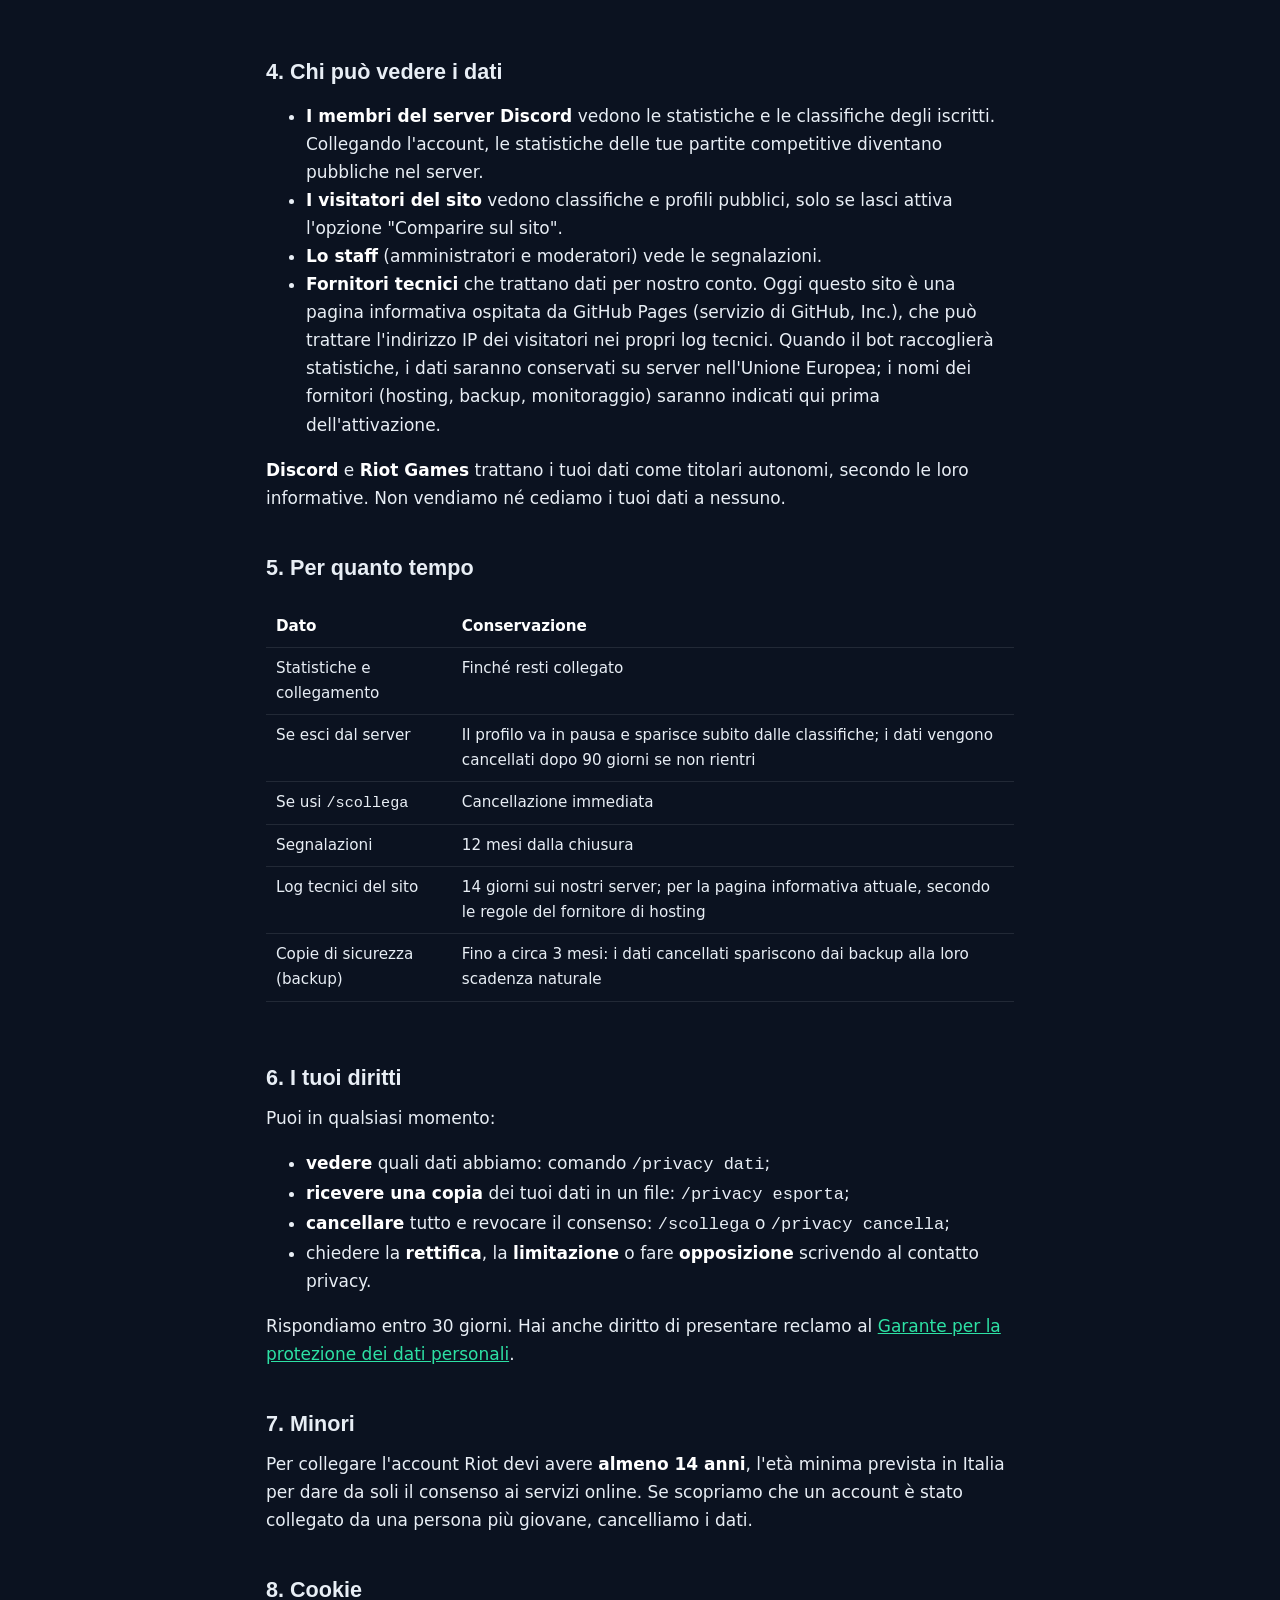
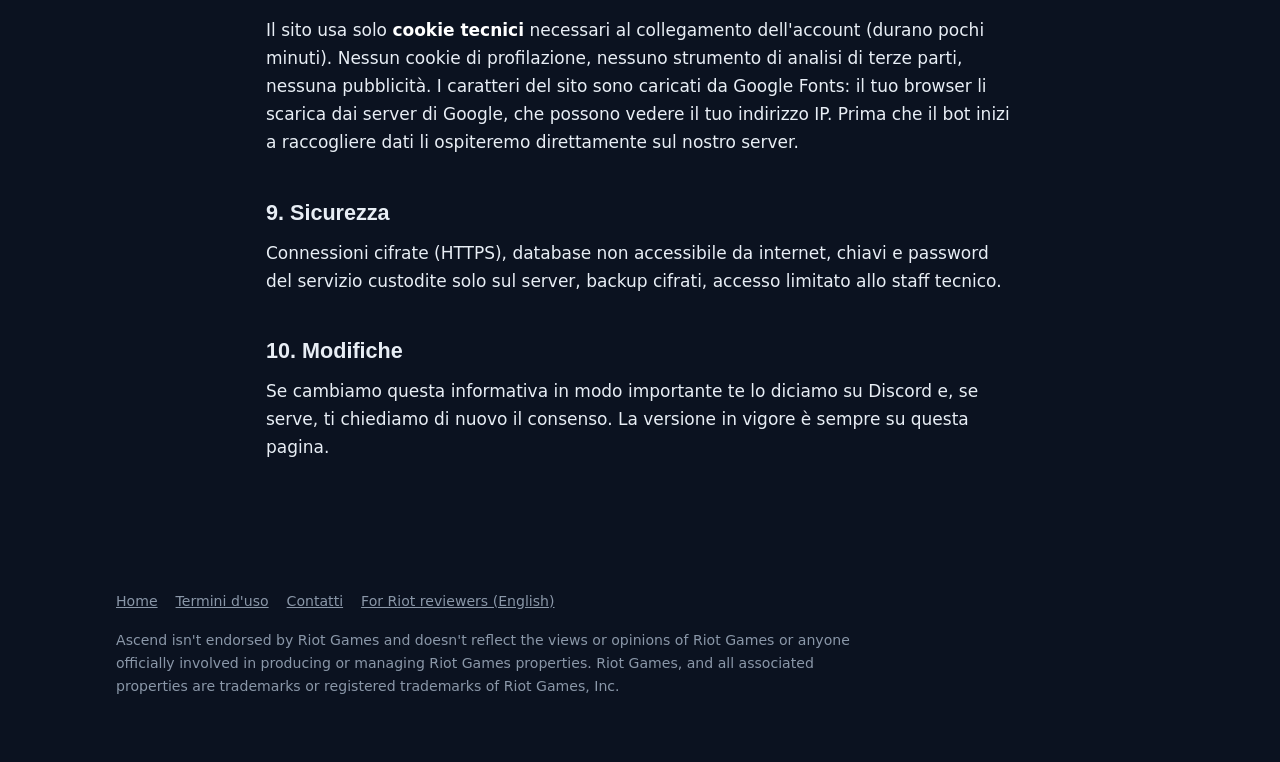
==== commit ae2717a3: "Pagina in inglese per i revisori Riot" ====
--- a/privacy.html
+++ b/privacy.html
@@ -114,6 +114,7 @@
       <a href="index.html">Home</a>
       <a href="termini.html">Termini d'uso</a>
       <a href="mailto:andreibusinessworld@gmail.com">Contatti</a>
+      <a href="for-reviewers.html" lang="en">For Riot reviewers (English)</a>
     </nav>
     <p class="disclaimer">Ascend isn't endorsed by Riot Games and doesn't reflect the views or opinions of Riot Games or anyone officially involved in producing or managing Riot Games properties. Riot Games, and all associated properties are trademarks or registered trademarks of Riot Games, Inc.</p>
   </div>
